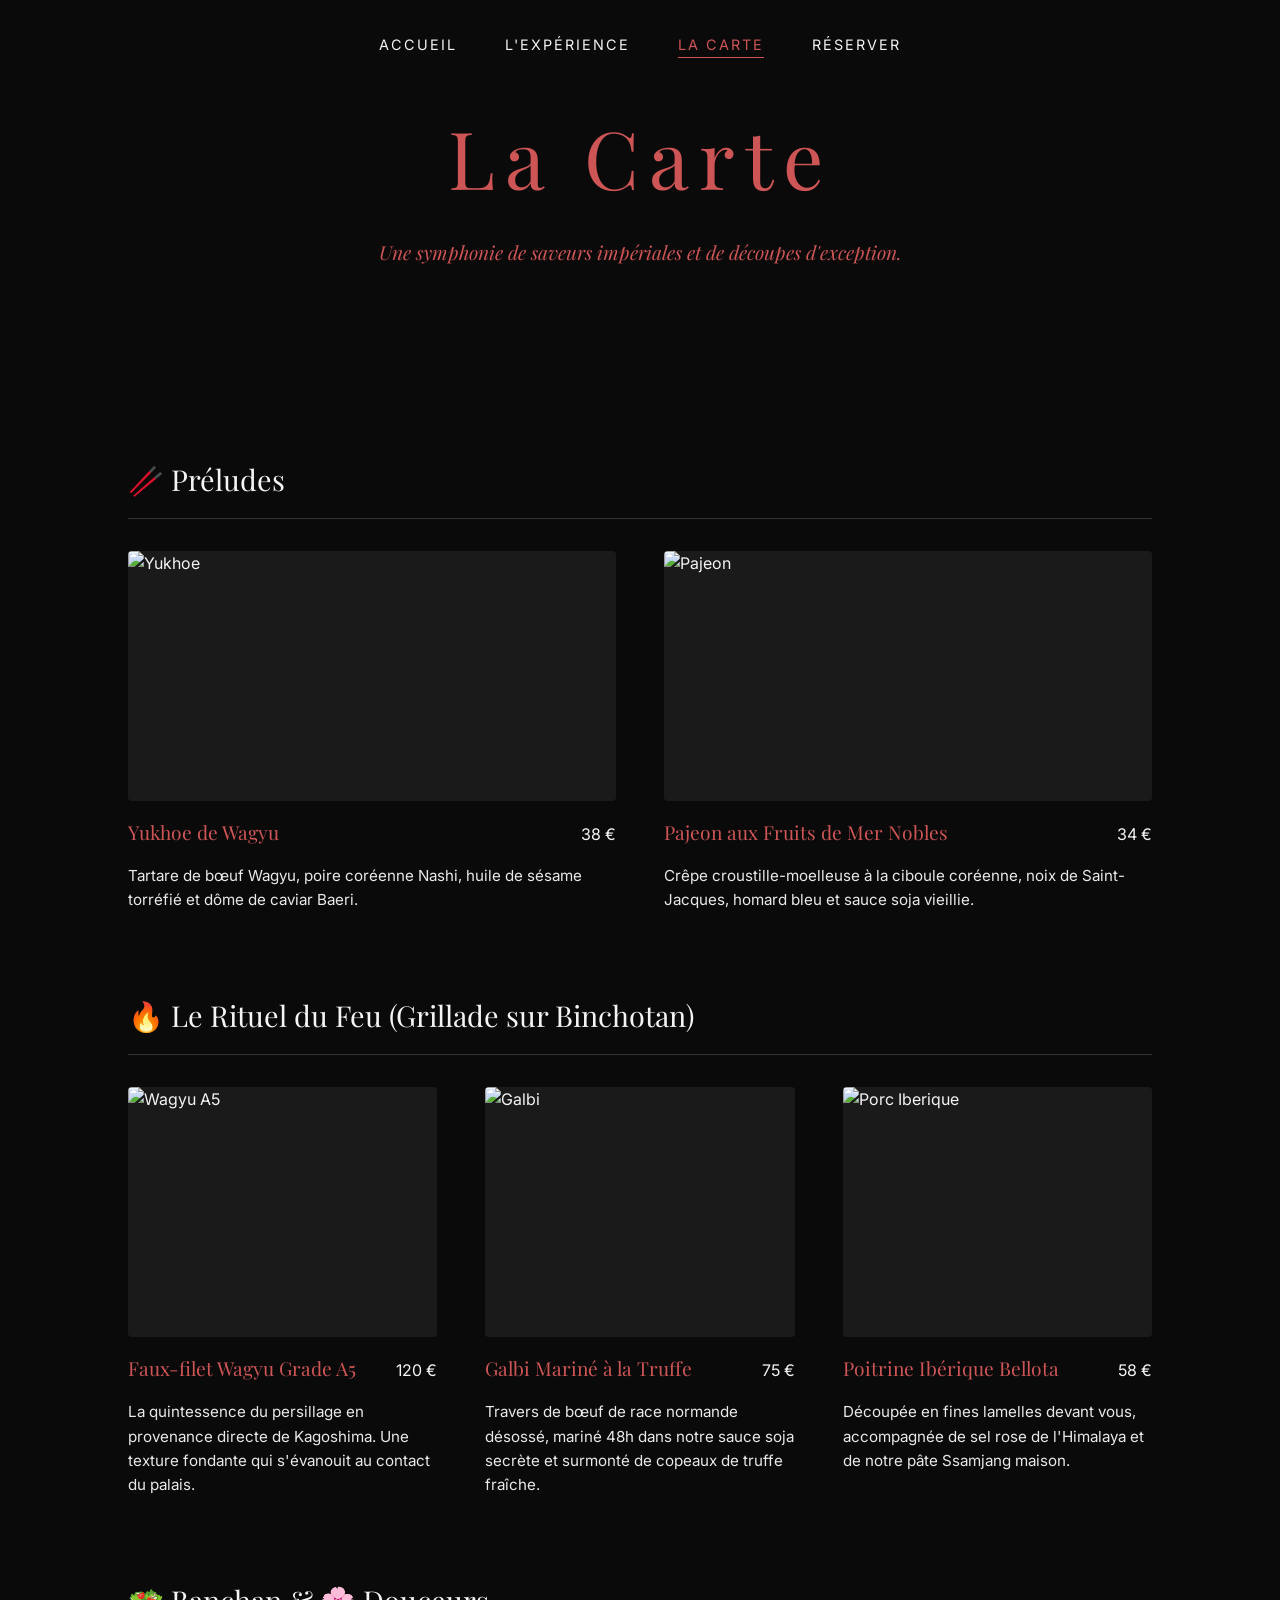
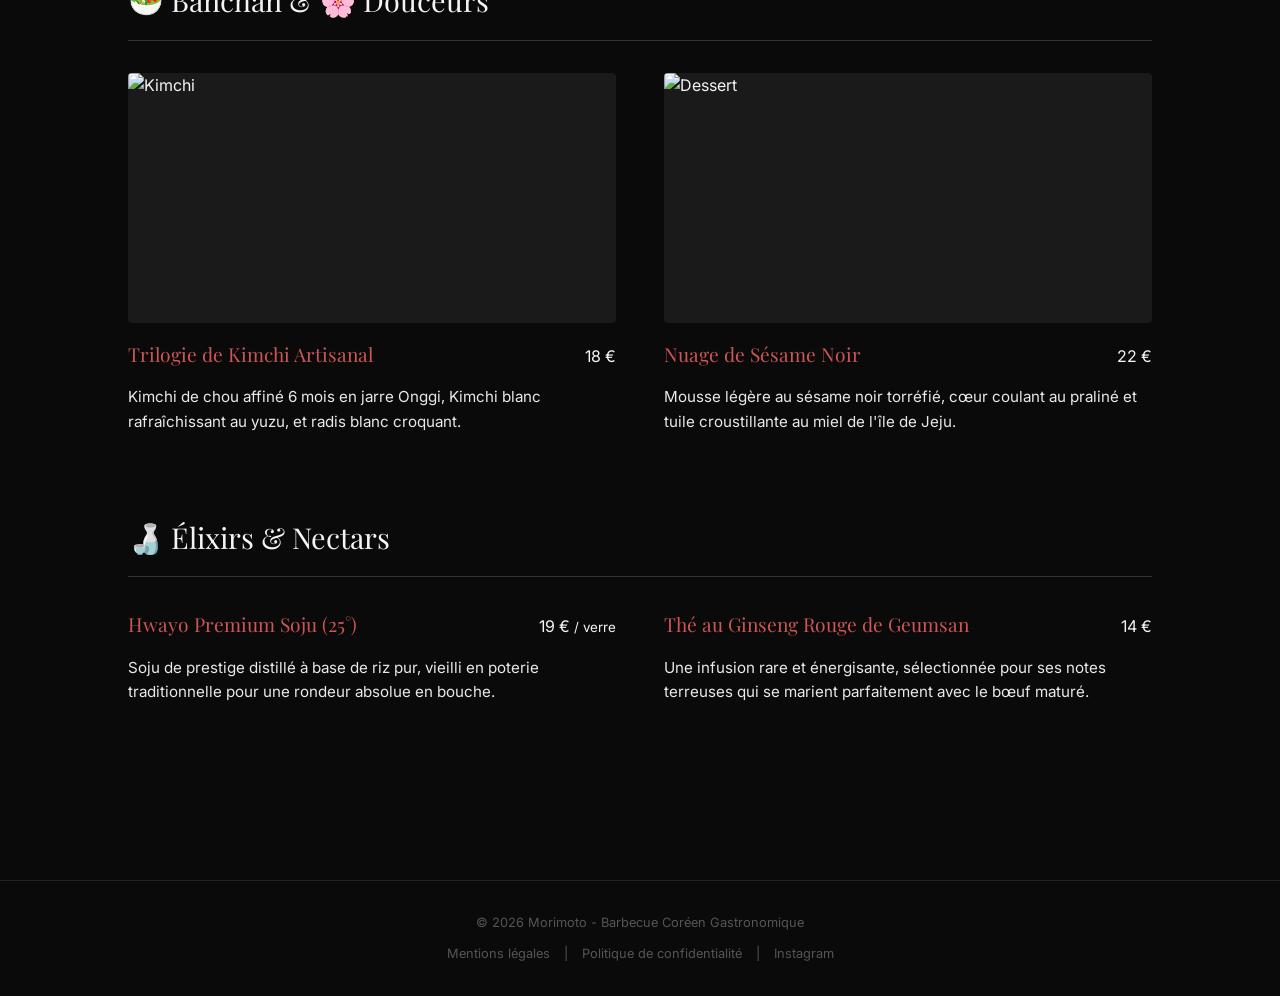
==== carte.html @ 8834aed1 "galbi" ====
<!DOCTYPE html>
<html lang="fr">
<head>
    <meta charset="UTF-8">
    <meta name="viewport" content="width=device-width, initial-scale=1.0">
    <title>La Carte | Morimoto</title>
    <link rel="preconnect" href="https://fonts.googleapis.com">
    <link rel="preconnect" href="https://fonts.gstatic.com" crossorigin>
    <link href="https://fonts.googleapis.com/css2?family=Inter:wght@300;400&family=Playfair+Display:ital,wght@0,400;0,600;1,400&display=swap" rel="stylesheet">
    <link rel="stylesheet" href="style.css">
</head>
<body>

    <header>
        <nav>
            <ul>
                <li><a href="index.html">Accueil</a></li>
                <li><a href="experience.html">L'Expérience</a></li>
                <li><a href="carte.html" class="active">La Carte</a></li>
                <li><a href="reservation.html">Réserver</a></li>
            </ul>
        </nav>
    </header>

    <!-- BANNIÈRE DE LA CARTE -->
    <section id="hero" style="height: 40vh; background: linear-gradient(rgba(10, 10, 10, 0.8), rgba(10, 10, 10, 0.9)), url('https://images.unsplash.com/photo-1615937657715-bc7b4b7962c1?auto=format&fit=crop&w=1920&q=80') center/cover;">
        <h1>La Carte</h1>
        <p style="font-family: var(--font-title); color: var(--accent-gold); font-style: italic; font-size: 1.2rem;">Une symphonie de saveurs impériales et de découpes d'exception.</p>
    </section>

    <!-- LE MENU INTERACTIF -->
    <section id="menu">
        
        <!-- CATÉGORIE 1 : PRÉLUDES -->
        <div class="menu-category">
            <h3>🥢 Préludes</h3>
            <div class="menu-grid">
                <div class="menu-item">
                    <img src="https://images.unsplash.com/photo-1582169505937-b9992bd01ed9?auto=format&fit=crop&w=600&q=80" alt="Yukhoe" class="menu-img">
                    <div class="menu-item-header">
                        <h4>Yukhoe de Wagyu</h4>
                        <span class="menu-price">38 €</span>
                    </div>
                    <p>Tartare de bœuf Wagyu, poire coréenne Nashi, huile de sésame torréfié et dôme de caviar Baeri.</p>
                </div>
                <div class="menu-item">
                    <img src="https://images.unsplash.com/photo-1626844131082-256783844137?auto=format&fit=crop&w=600&q=80" alt="Pajeon" class="menu-img">
                    <div class="menu-item-header">
                        <h4>Pajeon aux Fruits de Mer Nobles</h4>
                        <span class="menu-price">34 €</span>
                    </div>
                    <p>Crêpe croustille-moelleuse à la ciboule coréenne, noix de Saint-Jacques, homard bleu et sauce soja vieillie.</p>
                </div>
            </div>
        </div>

        <!-- CATÉGORIE 2 : LE RITUEL DU FEU -->
        <div class="menu-category">
            <h3>🔥 Le Rituel du Feu (Grillade sur Binchotan)</h3>
            <div class="menu-grid">
                <div class="menu-item">
                    <img src="https://images.unsplash.com/photo-1615937657715-bc7b4b7962c1?auto=format&fit=crop&w=600&q=80" alt="Wagyu A5" class="menu-img">
                    <div class="menu-item-header">
                        <h4>Faux-filet Wagyu Grade A5</h4>
                        <span class="menu-price">120 €</span>
                    </div>
                    <p>La quintessence du persillage en provenance directe de Kagoshima. Une texture fondante qui s'évanouit au contact du palais.</p>
                </div>
                <div class="menu-item">
                    <img src="galbi.png" alt="Galbi" class="menu-img">
                    <div class="menu-item-header">
                        <h4>Galbi Mariné à la Truffe</h4>
                        <span class="menu-price">75 €</span>
                    </div>
                    <p>Travers de bœuf de race normande désossé, mariné 48h dans notre sauce soja secrète et surmonté de copeaux de truffe fraîche.</p>
                </div>
                <div class="menu-item">
                    <img src="https://images.unsplash.com/photo-1628268909376-e8c4dfbbd8dc?auto=format&fit=crop&w=600&q=80" alt="Porc Iberique" class="menu-img">
                    <div class="menu-item-header">
                        <h4>Poitrine Ibérique Bellota</h4>
                        <span class="menu-price">58 €</span>
                    </div>
                    <p>Découpée en fines lamelles devant vous, accompagnée de sel rose de l'Himalaya et de notre pâte Ssamjang maison.</p>
                </div>
            </div>
        </div>

        <!-- CATÉGORIE 3 : ACCOMPAGNEMENTS & DESSERTS -->
        <div class="menu-category">
            <h3>🥗 Banchan & 🌸 Douceurs</h3>
            <div class="menu-grid">
                <div class="menu-item">
                    <img src="https://images.unsplash.com/photo-1583224964978-225ddb3eaec7?auto=format&fit=crop&w=600&q=80" alt="Kimchi" class="menu-img">
                    <div class="menu-item-header">
                        <h4>Trilogie de Kimchi Artisanal</h4>
                        <span class="menu-price">18 €</span>
                    </div>
                    <p>Kimchi de chou affiné 6 mois en jarre Onggi, Kimchi blanc rafraîchissant au yuzu, et radis blanc croquant.</p>
                </div>
                <div class="menu-item">
                    <img src="https://images.unsplash.com/photo-1551024601-bec78aea704b?auto=format&fit=crop&w=600&q=80" alt="Dessert" class="menu-img">
                    <div class="menu-item-header">
                        <h4>Nuage de Sésame Noir</h4>
                        <span class="menu-price">22 €</span>
                    </div>
                    <p>Mousse légère au sésame noir torréfié, cœur coulant au praliné et tuile croustillante au miel de l'île de Jeju.</p>
                </div>
            </div>
        </div>

        <!-- NOUPHÉ COULISSE : BOISSONS ET ÉLIXIRS -->
        <div class="menu-category">
            <h3>🍶 Élixirs & Nectars</h3>
            <div class="menu-grid">
                <div class="menu-item">
                    <div class="menu-item-header">
                        <h4>Hwayo Premium Soju (25°)</h4>
                        <span class="menu-price">19 € <small>/ verre</small></span>
                    </div>
                    <p>Soju de prestige distillé à base de riz pur, vieilli en poterie traditionnelle pour une rondeur absolue en bouche.</p>
                </div>
                <div class="menu-item">
                    <div class="menu-item-header">
                        <h4>Thé au Ginseng Rouge de Geumsan</h4>
                        <span class="menu-price">14 €</span>
                    </div>
                    <p>Une infusion rare et énergisante, sélectionnée pour ses notes terreuses qui se marient parfaitement avec le bœuf maturé.</p>
                </div>
            </div>
        </div>

    </section>

    <footer>
        <p>© 2026 Morimoto - Barbecue Coréen Gastronomique</p>
        <div style="margin-top: 10px;">
            <a href="#">Mentions légales</a> | 
            <a href="#">Politique de confidentialité</a> | 
            <a href="#">Instagram</a>
        </div>
    </footer>

</body>
</html>
---- style.css ----
/* Variables de couleurs et polices */
:root {
    --bg-color: #0a0a0a;
    --text-main: #f4f4f4;
    --text-muted: #e9e9e9;
    --accent-gold: #CE5555; /* Couleur laiton/or */
    --font-title: 'Playfair Display', serif;
    --font-text: 'Inter', sans-serif;
}

/* Reset de base */
* {
    margin: 0;
    padding: 0;
    box-sizing: border-box;
}

body {
    background-color: var(--bg-color);
    color: var(--text-main);
    font-family: var(--font-text);
    line-height: 1.6;
    -webkit-font-smoothing: antialiased;
}

/* Typographie */
h1, h2, h3, h4 {
    font-family: var(--font-title);
    font-weight: 400;
}

/* Navigation */
header {
    position: absolute;
    top: 0;
    width: 100%;
    padding: 2rem 5%;
    display: flex;
    justify-content: center;
    z-index: 10;
}

nav ul {
    list-style: none;
    display: flex;
    gap: 3rem;
}

nav a {
    color: var(--text-main);
    text-decoration: none;
    font-size: 0.9rem;
    letter-spacing: 2px;
    text-transform: uppercase;
    transition: color 0.3s ease;
}

nav a:hover {
    color: var(--accent-gold);
}

/* Section Hero (Accueil) */
#hero {
    height: 100vh;
    display: flex;
    flex-direction: column;
    justify-content: center;
    align-items: center;
    text-align: center;
    background: linear-gradient(rgba(10, 10, 10, 0.7), rgba(10, 10, 10, 0.8)), url('https://images.unsplash.com/photo-1558030006-450675393462?auto=format&fit=crop&w=1920&q=80') center/cover;
    padding: 0 20px;
}

#hero h1 {
    font-size: 5rem;
    letter-spacing: 10px;
    margin-bottom: 1rem;
    color: var(--accent-gold);
}

#hero p {
    font-size: 1.2rem;
    max-width: 600px;
    color: var(--text-muted);
    font-style: italic;
    font-family: var(--font-title);
}

/* Section Commune */
section {
    padding: 6rem 10%;
}

.section-title {
    text-align: center;
    font-size: 2.5rem;
    margin-bottom: 4rem;
    color: var(--accent-gold);
}

/* Expérience */
#experience {
    display: flex;
    align-items: center;
    gap: 4rem;
}

.experience-text {
    flex: 1;
}

.experience-text p {
    font-size: 1.1rem;
    color: var(--text-muted);
    margin-bottom: 1.5rem;
}

.experience-img {
    flex: 1;
    height: 500px;
    background: url('https://images.unsplash.com/photo-1588168333986-5b6c802421bb?auto=format&fit=crop&w=800&q=80') center/cover;
    border-radius: 4px;
}

/* La Carte */
.menu-category {
    margin-bottom: 5rem;
}

.menu-category h3 {
    font-size: 1.8rem;
    border-bottom: 1px solid #333;
    padding-bottom: 1rem;
    margin-bottom: 2rem;
    color: var(--text-main);
}

.menu-grid {
    display: grid;
    grid-template-columns: repeat(auto-fit, minmax(300px, 1fr));
    gap: 3rem;
}

.menu-item {
    display: flex;
    flex-direction: column;
    gap: 1rem;
}

.menu-img {
    width: 100%;
    height: 250px;
    background-color: #1a1a1a;
    border-radius: 4px;
    object-fit: cover;
}

.menu-item-header {
    display: flex;
    justify-content: space-between;
    align-items: baseline;
}

.menu-item h4 {
    font-size: 1.2rem;
    color: var(--accent-gold);
}

.menu-item p {
    font-size: 0.95rem;
    color: var(--text-muted);
}

/* Réservation */
#reservation {
    text-align: center;
    background-color: #111;
    padding: 8rem 10%;
}

#reservation p {
    max-width: 600px;
    margin: 0 auto 3rem auto;
    color: var(--text-muted);
}

.btn-reserve {
    display: inline-block;
    padding: 1rem 3rem;
    border: 1px solid var(--accent-gold);
    color: var(--accent-gold);
    text-decoration: none;
    text-transform: uppercase;
    letter-spacing: 2px;
    font-size: 0.9rem;
    transition: all 0.3s ease;
}

.btn-reserve:hover {
    background-color: var(--accent-gold);
    color: var(--bg-color);
}

.info-pratique {
    margin-top: 4rem;
    display: flex;
    justify-content: center;
    gap: 4rem;
    color: var(--text-muted);
    font-size: 0.9rem;
}

/* Footer */
footer {
    text-align: center;
    padding: 2rem;
    border-top: 1px solid #222;
    color: #555;
    font-size: 0.8rem;
}

footer a {
    color: #555;
    text-decoration: none;
    margin: 0 10px;
}

footer a:hover {
    color: var(--text-main);
}

/* Responsive */
@media (max-width: 768px) {
    #experience {
        flex-direction: column;
    }
    #hero h1 { font-size: 3.5rem; }
    nav ul { gap: 1.5rem; flex-wrap: wrap; justify-content: center; }
    .info-pratique { flex-direction: column; gap: 1rem; }
}

.logo {
    max-width: 500px;
    height: auto;
    display: block;
    margin: 0 auto;
}
/* Style pour l'onglet de la page actuelle */
nav a.active {
    color: var(--accent-gold);
    border-bottom: 1px solid var(--accent-gold);
    padding-bottom: 4px;
}
/* Style du Formulaire de Réservation */
.reservation-subtitle {
    max-width: 600px;
    margin: 0 auto 4rem auto;
    color: var(--text-muted);
    text-align: center;
}

.reservation-form {
    max-width: 500px;
    margin: 0 auto;
    background-color: #121212;
    padding: 2.5rem;
    border: 1px solid #222;
    border-radius: 4px;
    text-align: left;
}

.form-group {
    margin-bottom: 1.5rem;
    display: flex;
    flex-direction: column;
    gap: 0.5rem;
}

.form-row {
    display: flex;
    gap: 1.5rem;
}

.form-row .form-group {
    flex: 1;
}

.reservation-form label {
    font-size: 0.8rem;
    text-transform: uppercase;
    letter-spacing: 1px;
    color: var(--accent-gold);
}

.reservation-form input,
.reservation-form select,
.reservation-form textarea {
    background-color: #1a1a1a;
    border: 1px solid #333;
    color: var(--text-main);
    padding: 0.8rem;
    font-family: var(--font-text);
    font-size: 0.95rem;
    border-radius: 2px;
    transition: border-color 0.3s ease;
}

.reservation-form input:focus,
.reservation-form select:focus,
.reservation-form textarea:focus {
    outline: none;
    border-color: var(--accent-gold);
}

/* Boîte de message de confirmation */
.success-box {
    max-width: 500px;
    margin: 2rem auto;
    background-color: #161a14;
    border: 1px solid #2e4024;
    padding: 2rem;
    border-radius: 4px;
    text-align: center;
}

.success-box h3 {
    color: var(--accent-gold);
    margin-bottom: 0.5rem;
    font-size: 1.5rem;
}

.success-box p {
    color: var(--text-main);
    font-size: 0.95rem;
}
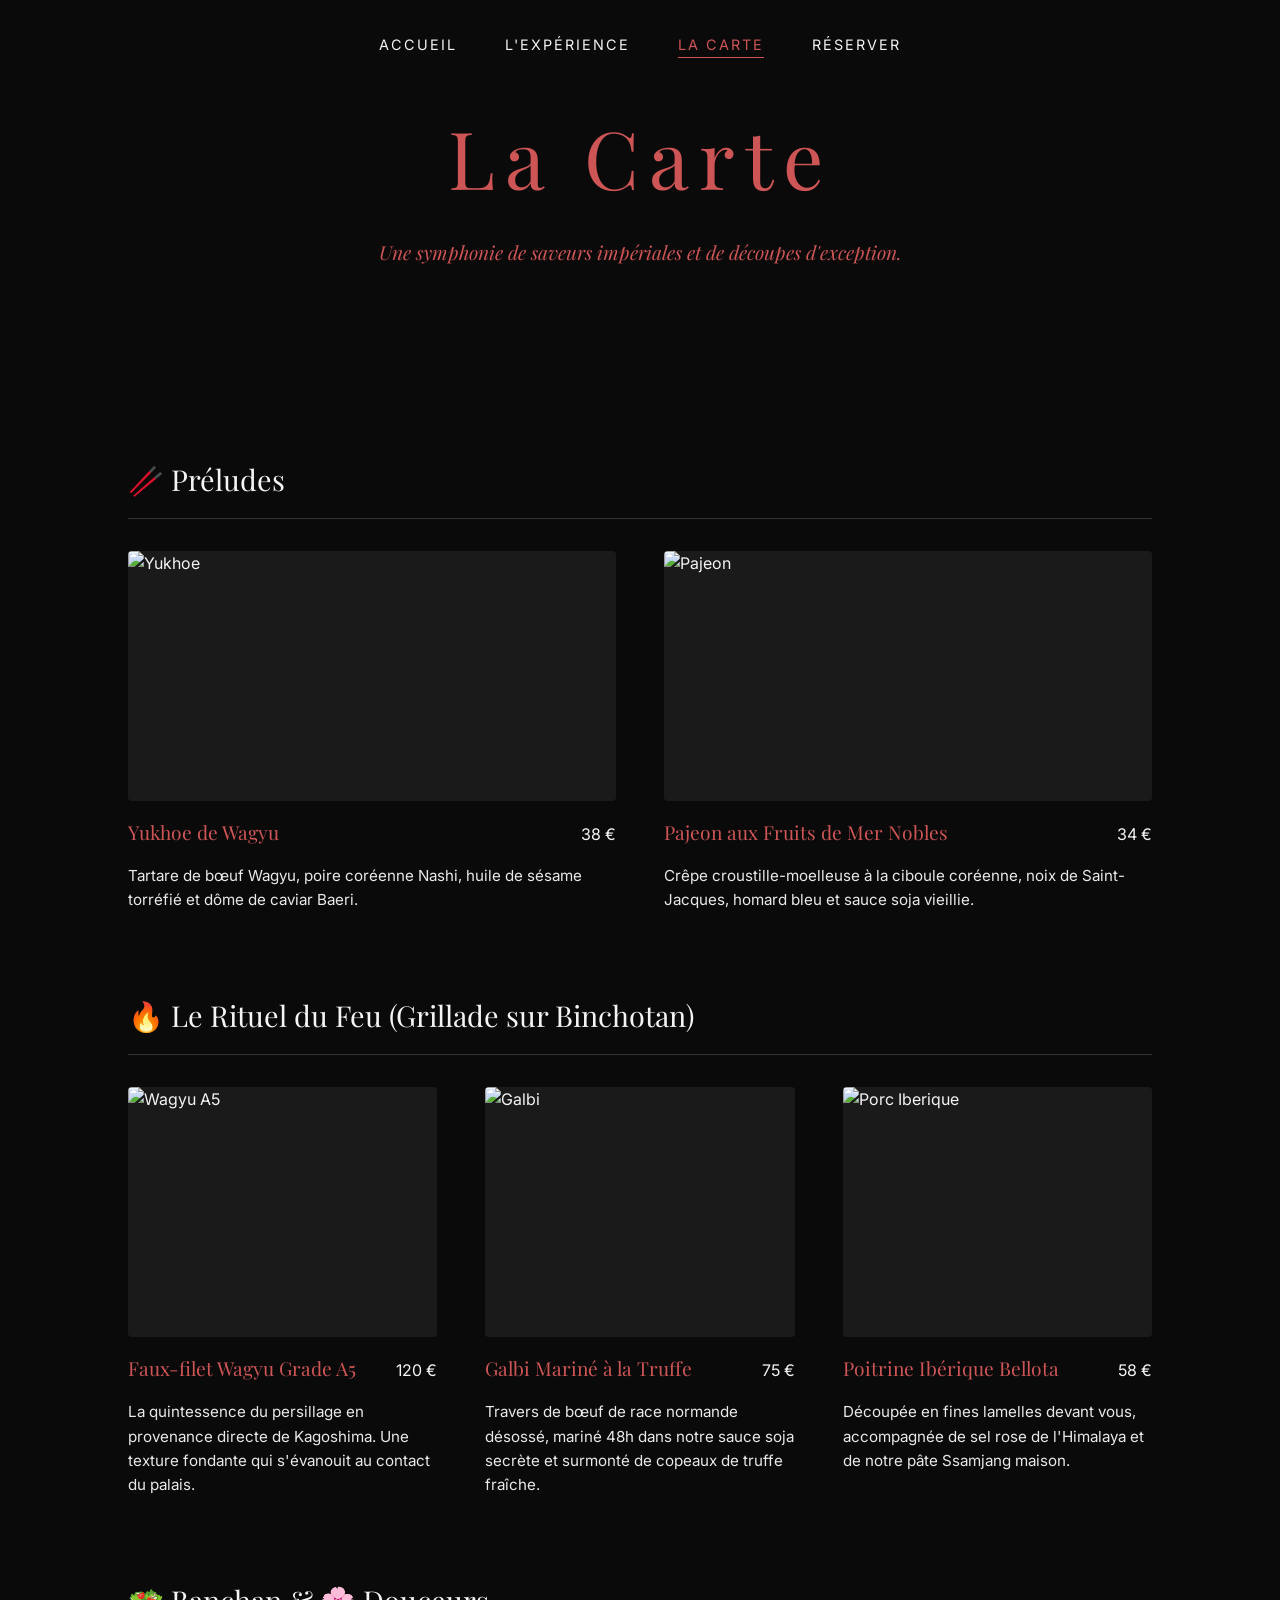
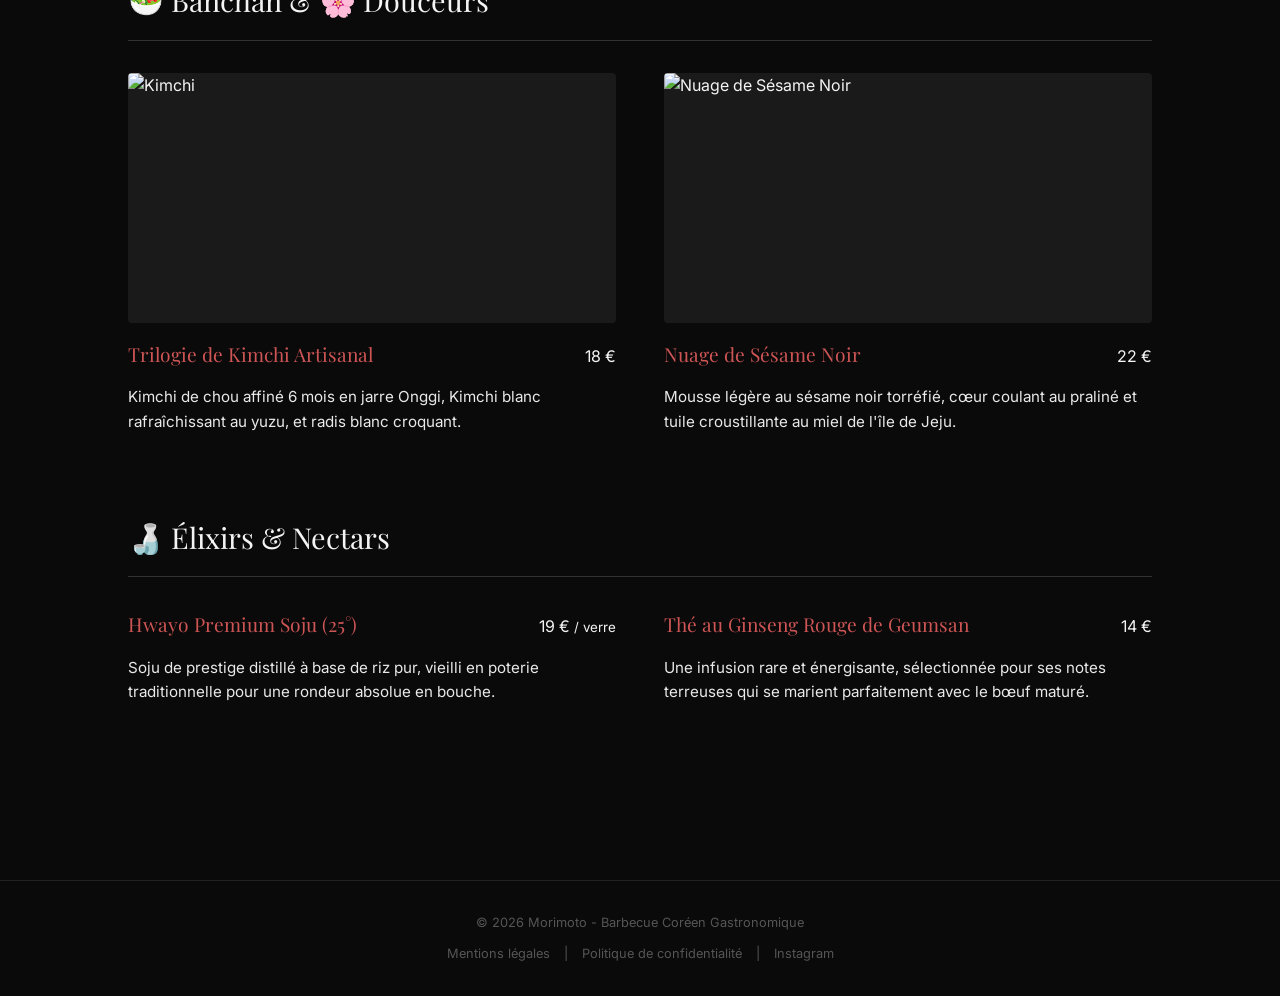
==== commit 82c8f2fd: "sesame" ====
--- a/carte.html
+++ b/carte.html
@@ -75,7 +75,7 @@
                     <p>Travers de bœuf de race normande désossé, mariné 48h dans notre sauce soja secrète et surmonté de copeaux de truffe fraîche.</p>
                 </div>
                 <div class="menu-item">
-                    <img src="https://images.unsplash.com/photo-1628268909376-e8c4dfbbd8dc?auto=format&fit=crop&w=600&q=80" alt="Porc Iberique" class="menu-img">
+                    <img src="poitrine.png" alt="Porc Iberique" class="menu-img">
                     <div class="menu-item-header">
                         <h4>Poitrine Ibérique Bellota</h4>
                         <span class="menu-price">58 €</span>
@@ -90,7 +90,7 @@
             <h3>🥗 Banchan & 🌸 Douceurs</h3>
             <div class="menu-grid">
                 <div class="menu-item">
-                    <img src="https://images.unsplash.com/photo-1583224964978-225ddb3eaec7?auto=format&fit=crop&w=600&q=80" alt="Kimchi" class="menu-img">
+                    <img src="kimchi.png" alt="Kimchi" class="menu-img">
                     <div class="menu-item-header">
                         <h4>Trilogie de Kimchi Artisanal</h4>
                         <span class="menu-price">18 €</span>
@@ -98,7 +98,7 @@
                     <p>Kimchi de chou affiné 6 mois en jarre Onggi, Kimchi blanc rafraîchissant au yuzu, et radis blanc croquant.</p>
                 </div>
                 <div class="menu-item">
-                    <img src="https://images.unsplash.com/photo-1551024601-bec78aea704b?auto=format&fit=crop&w=600&q=80" alt="Dessert" class="menu-img">
+                    <img src="sesame.png" alt="Nuage de Sésame Noir" class="menu-img">
                     <div class="menu-item-header">
                         <h4>Nuage de Sésame Noir</h4>
                         <span class="menu-price">22 €</span>
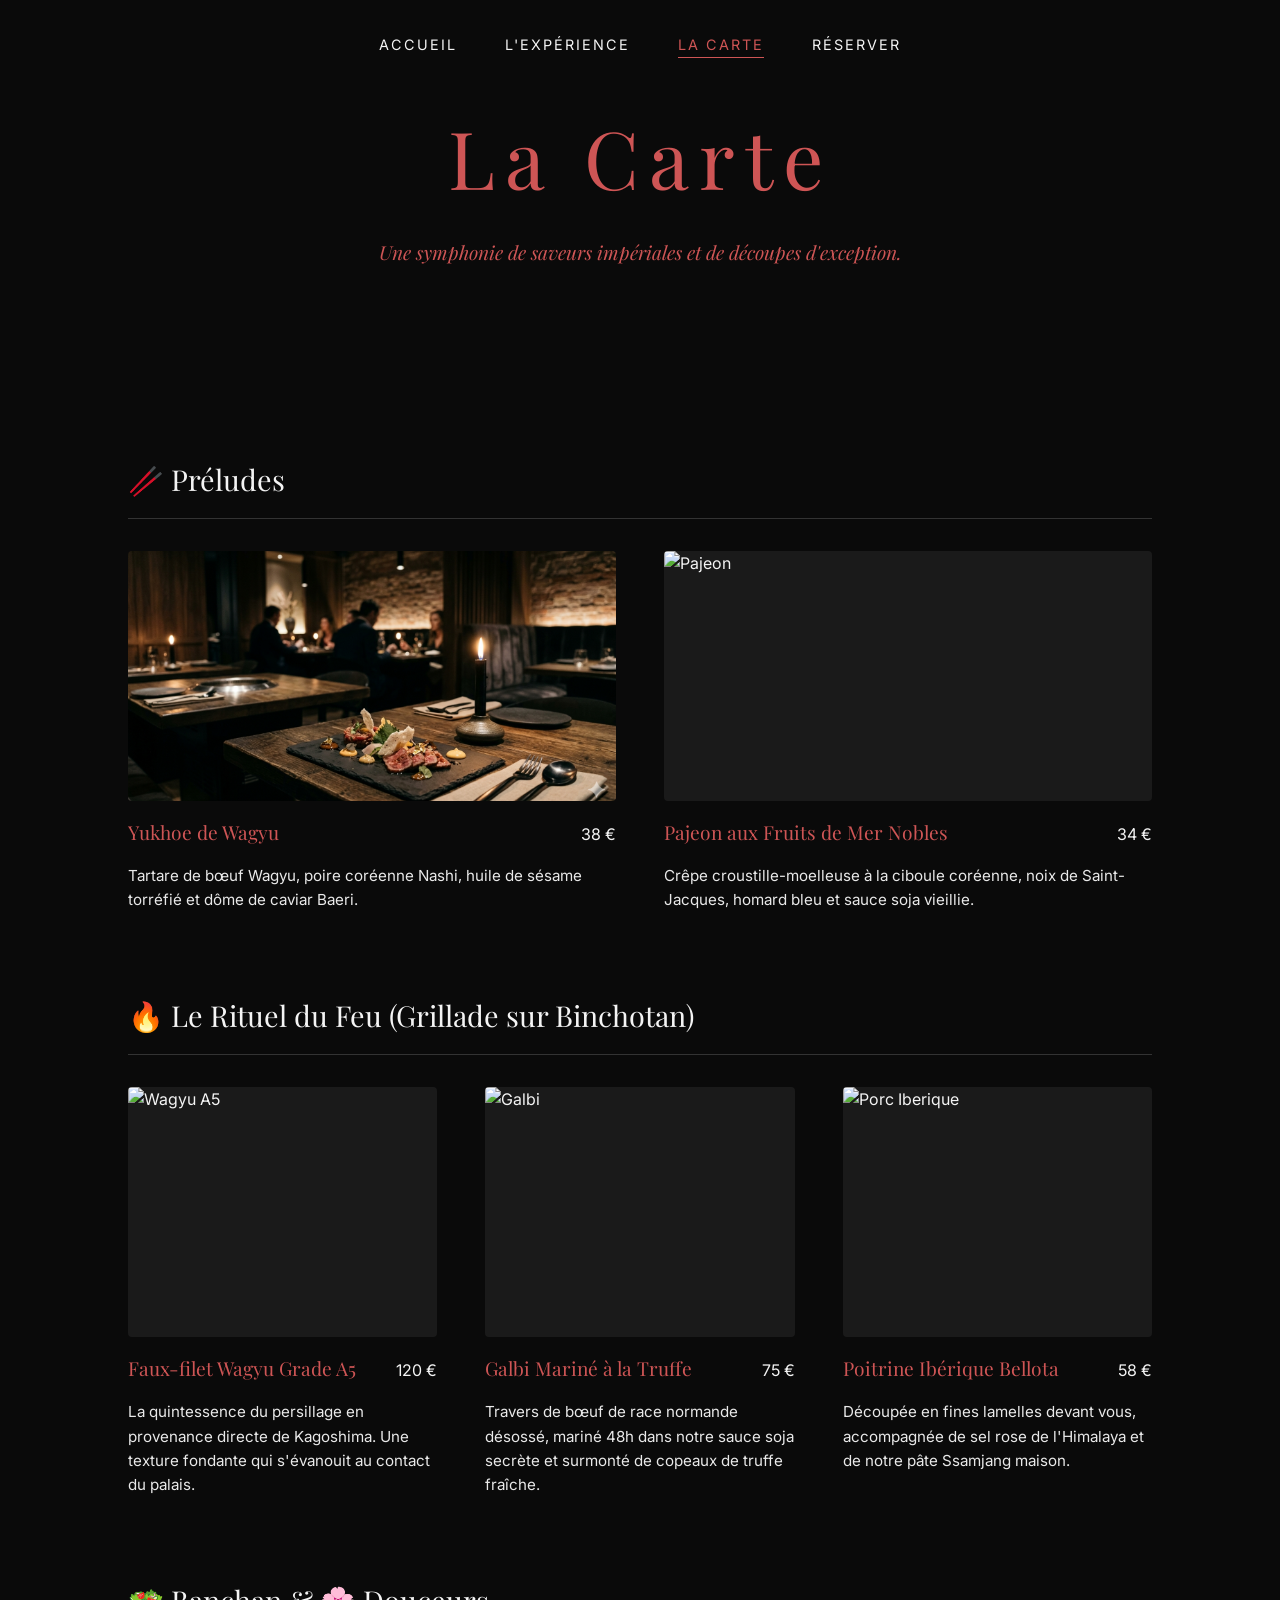
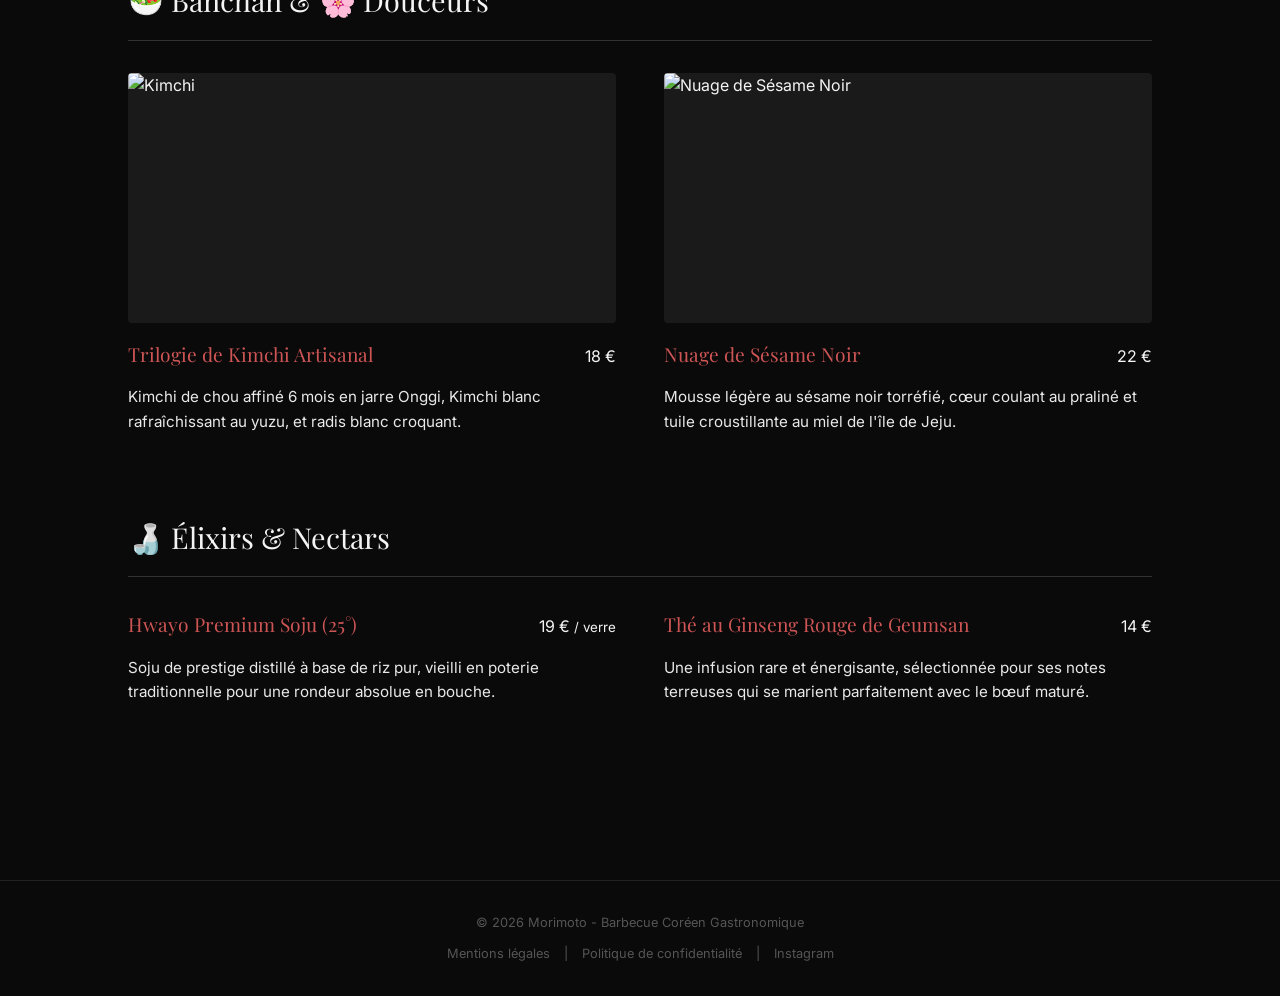
==== commit afba23cb: "tartare" ====
--- a/carte.html
+++ b/carte.html
@@ -36,7 +36,7 @@
             <h3>🥢 Préludes</h3>
             <div class="menu-grid">
                 <div class="menu-item">
-                    <img src="https://images.unsplash.com/photo-1582169505937-b9992bd01ed9?auto=format&fit=crop&w=600&q=80" alt="Yukhoe" class="menu-img">
+                    <img src="tartare.png" alt="Yukhoe" class="menu-img">
                     <div class="menu-item-header">
                         <h4>Yukhoe de Wagyu</h4>
                         <span class="menu-price">38 €</span>
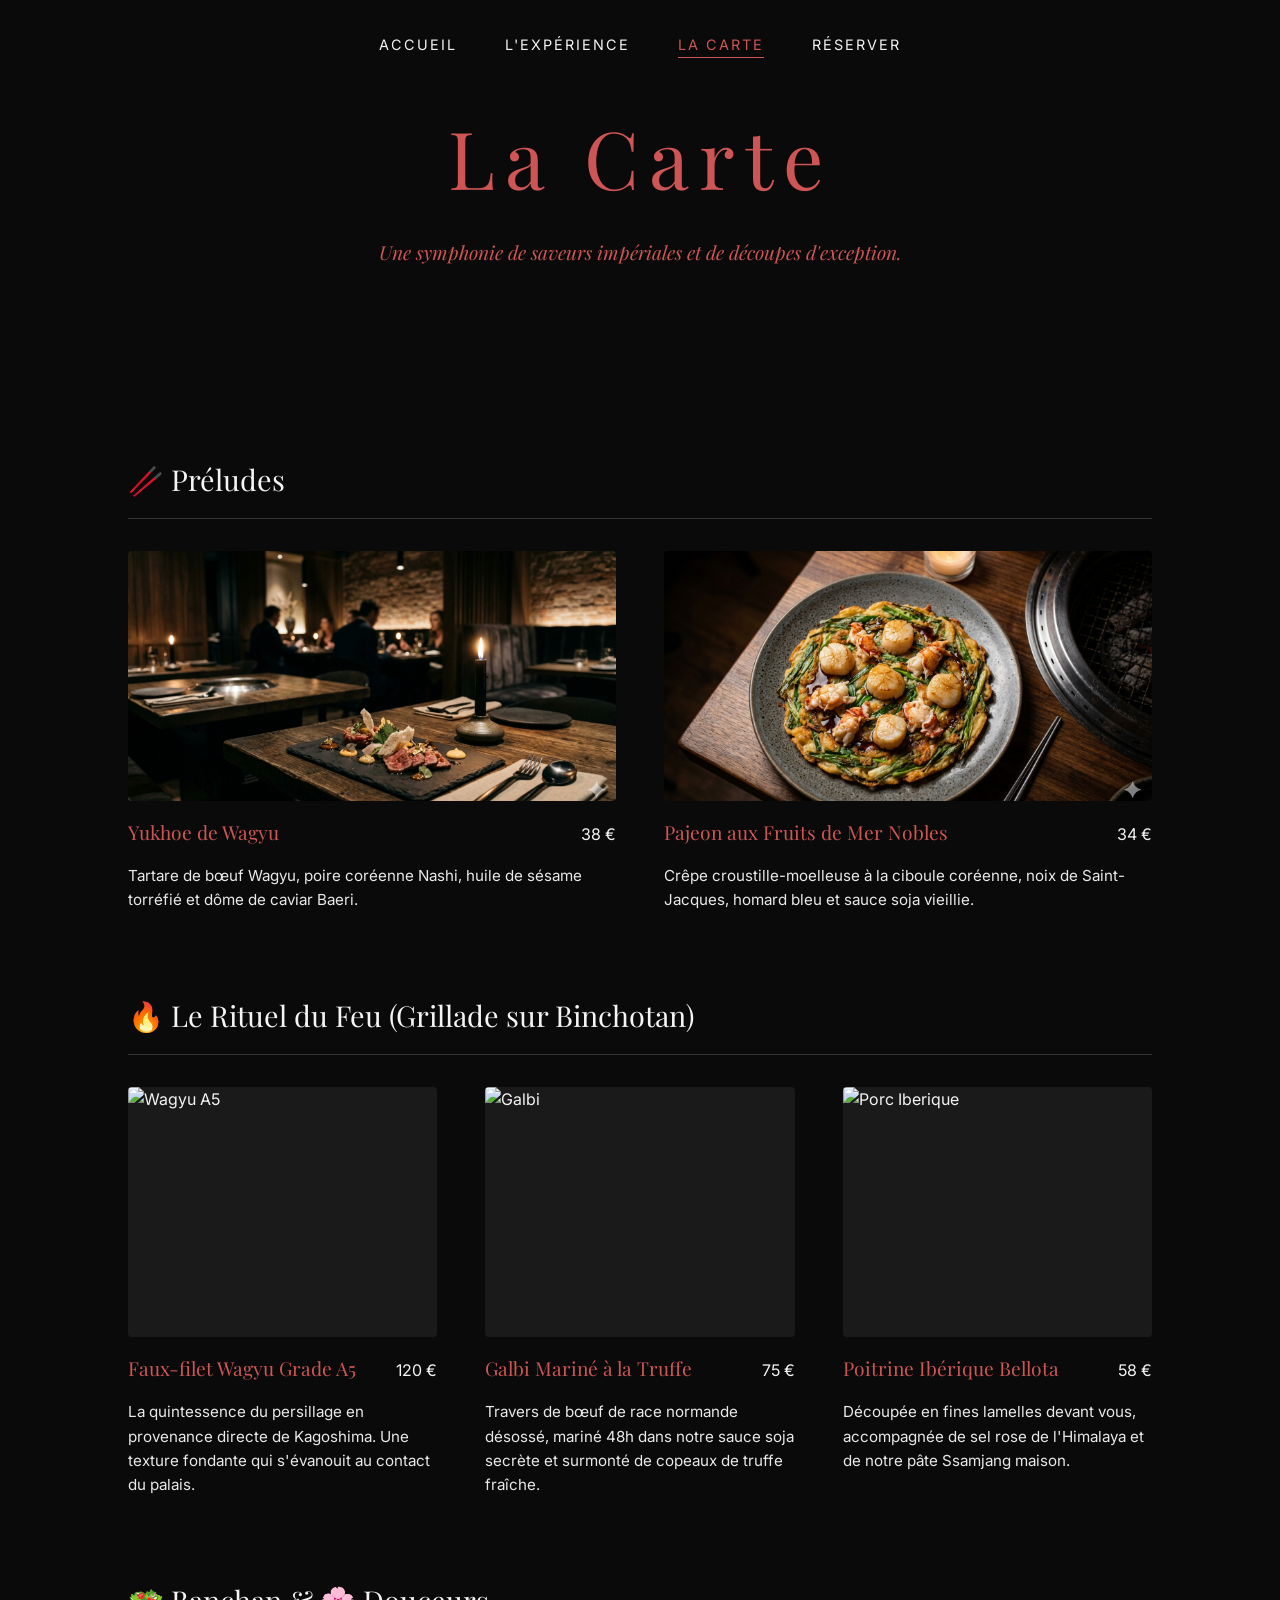
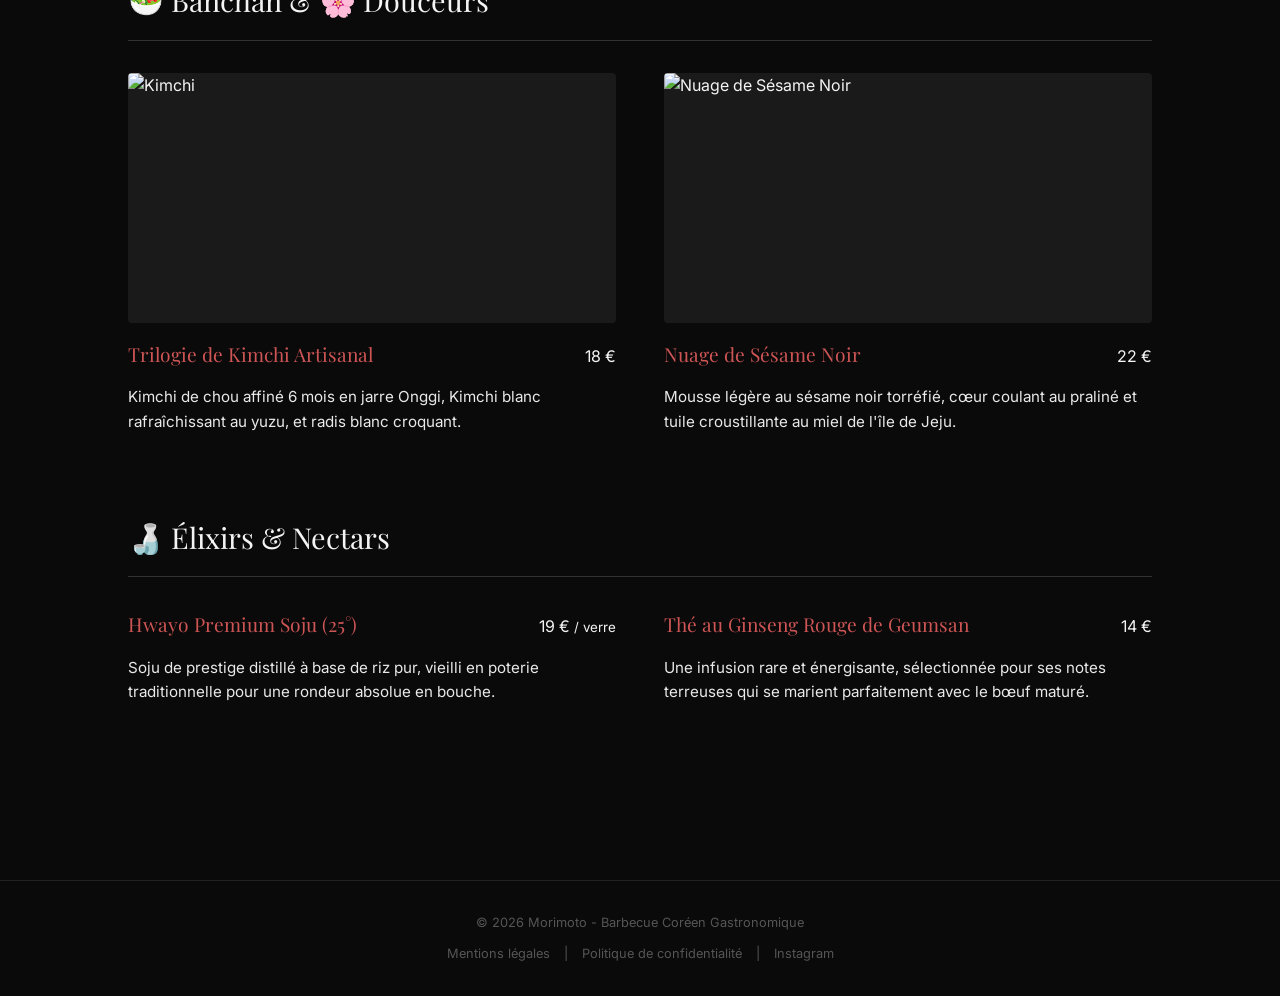
==== commit cd6cf935: "pajeon" ====
--- a/carte.html
+++ b/carte.html
@@ -44,7 +44,7 @@
                     <p>Tartare de bœuf Wagyu, poire coréenne Nashi, huile de sésame torréfié et dôme de caviar Baeri.</p>
                 </div>
                 <div class="menu-item">
-                    <img src="https://images.unsplash.com/photo-1626844131082-256783844137?auto=format&fit=crop&w=600&q=80" alt="Pajeon" class="menu-img">
+                    <img src="pajeon.png" alt="Pajeon" class="menu-img">
                     <div class="menu-item-header">
                         <h4>Pajeon aux Fruits de Mer Nobles</h4>
                         <span class="menu-price">34 €</span>
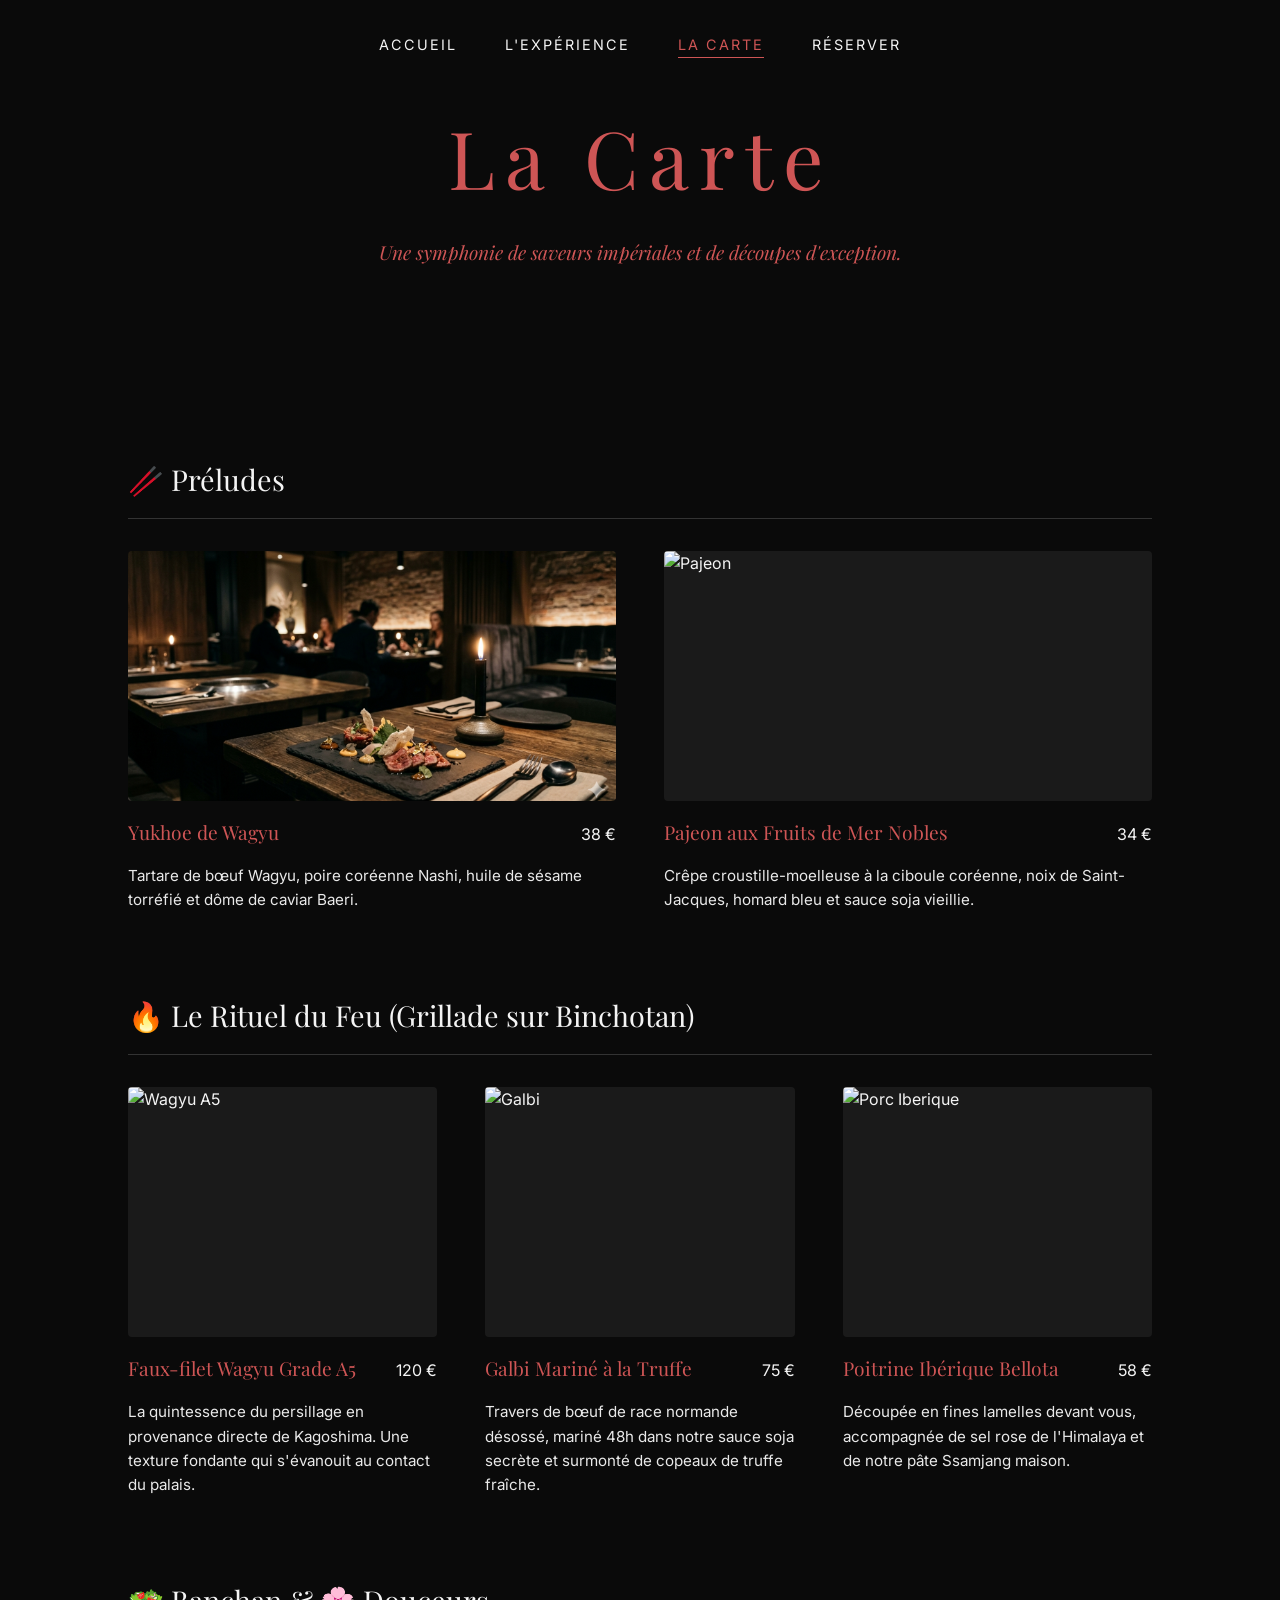
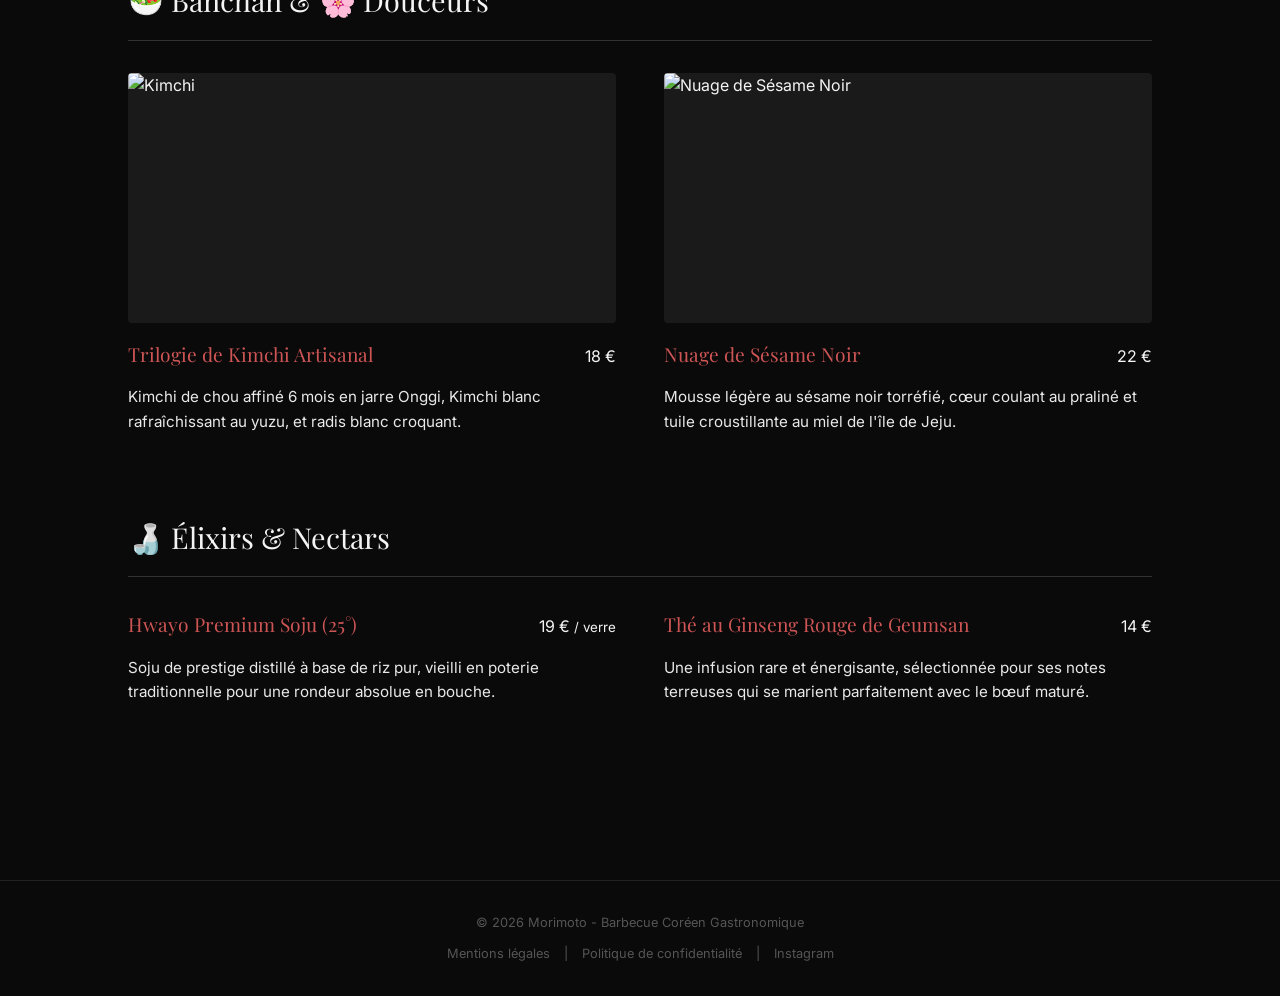
==== commit e8e8c708: "correctif image" ====
--- a/carte.html
+++ b/carte.html
@@ -8,6 +8,7 @@
     <link rel="preconnect" href="https://fonts.gstatic.com" crossorigin>
     <link href="https://fonts.googleapis.com/css2?family=Inter:wght@300;400&family=Playfair+Display:ital,wght@0,400;0,600;1,400&display=swap" rel="stylesheet">
     <link rel="stylesheet" href="style.css">
+    <link rel="icon" href="favicon.png" type="image/x-icon">
 </head>
 <body>
 
@@ -44,7 +45,7 @@
                     <p>Tartare de bœuf Wagyu, poire coréenne Nashi, huile de sésame torréfié et dôme de caviar Baeri.</p>
                 </div>
                 <div class="menu-item">
-                    <img src="pajeon.png" alt="Pajeon" class="menu-img">
+                    <img src="https://images.unsplash.com/photo-1626844131082-256783844137?auto=format&fit=crop&w=600&q=80" alt="Pajeon" class="menu-img">
                     <div class="menu-item-header">
                         <h4>Pajeon aux Fruits de Mer Nobles</h4>
                         <span class="menu-price">34 €</span>
--- a/style.css
+++ b/style.css
@@ -3,9 +3,9 @@
     --bg-color: #0a0a0a;
     --text-main: #f4f4f4;
     --text-muted: #e9e9e9;
-    --accent-gold: #CE5555; /* Couleur laiton/or */
-    --font-title: 'Playfair Display', serif;
-    --font-text: 'Inter', sans-serif;
+    --accent-gold: #ce5555; /* Couleur laiton/or */
+    --font-title: "Playfair Display", serif;
+    --font-text: "Inter", sans-serif;
 }
 
 /* Reset de base */
@@ -24,7 +24,10 @@
 }
 
 /* Typographie */
-h1, h2, h3, h4 {
+h1,
+h2,
+h3,
+h4 {
     font-family: var(--font-title);
     font-weight: 400;
 }
@@ -67,7 +70,10 @@
     justify-content: center;
     align-items: center;
     text-align: center;
-    background: linear-gradient(rgba(10, 10, 10, 0.7), rgba(10, 10, 10, 0.8)), url('https://images.unsplash.com/photo-1558030006-450675393462?auto=format&fit=crop&w=1920&q=80') center/cover;
+    background:
+        linear-gradient(rgba(10, 10, 10, 0.7), rgba(10, 10, 10, 0.8)),
+        url("https://images.unsplash.com/photo-1558030006-450675393462?auto=format&fit=crop&w=1920&q=80")
+            center/cover;
     padding: 0 20px;
 }
 
@@ -98,6 +104,30 @@
     color: var(--accent-gold);
 }
 
+#menu {
+    position: relative;
+    overflow: hidden;
+    color: var(--text-main);
+    min-height: 420px;
+}
+
+#menu::before {
+    content: "";
+    position: absolute;
+    inset: 0;
+    background: linear-gradient(rgba(10, 10, 10, 0.7), rgba(10, 10, 10, 0.8));
+    z-index: -1;
+}
+
+.menu-bg {
+    position: absolute;
+    inset: 0;
+    background-size: cover;
+    background-position: center;
+    opacity: 1;
+    z-index: -2;
+}
+
 /* Expérience */
 #experience {
     display: flex;
@@ -118,7 +148,8 @@
 .experience-img {
     flex: 1;
     height: 500px;
-    background: url('https://images.unsplash.com/photo-1588168333986-5b6c802421bb?auto=format&fit=crop&w=800&q=80') center/cover;
+    background: url("https://images.unsplash.com/photo-1588168333986-5b6c802421bb?auto=format&fit=crop&w=800&q=80")
+        center/cover;
     border-radius: 4px;
 }
 
@@ -234,9 +265,18 @@
     #experience {
         flex-direction: column;
     }
-    #hero h1 { font-size: 3.5rem; }
-    nav ul { gap: 1.5rem; flex-wrap: wrap; justify-content: center; }
-    .info-pratique { flex-direction: column; gap: 1rem; }
+    #hero h1 {
+        font-size: 3.5rem;
+    }
+    nav ul {
+        gap: 1.5rem;
+        flex-wrap: wrap;
+        justify-content: center;
+    }
+    .info-pratique {
+        flex-direction: column;
+        gap: 1rem;
+    }
 }
 
 .logo {
@@ -332,4 +372,4 @@
 .success-box p {
     color: var(--text-main);
     font-size: 0.95rem;
-}+}
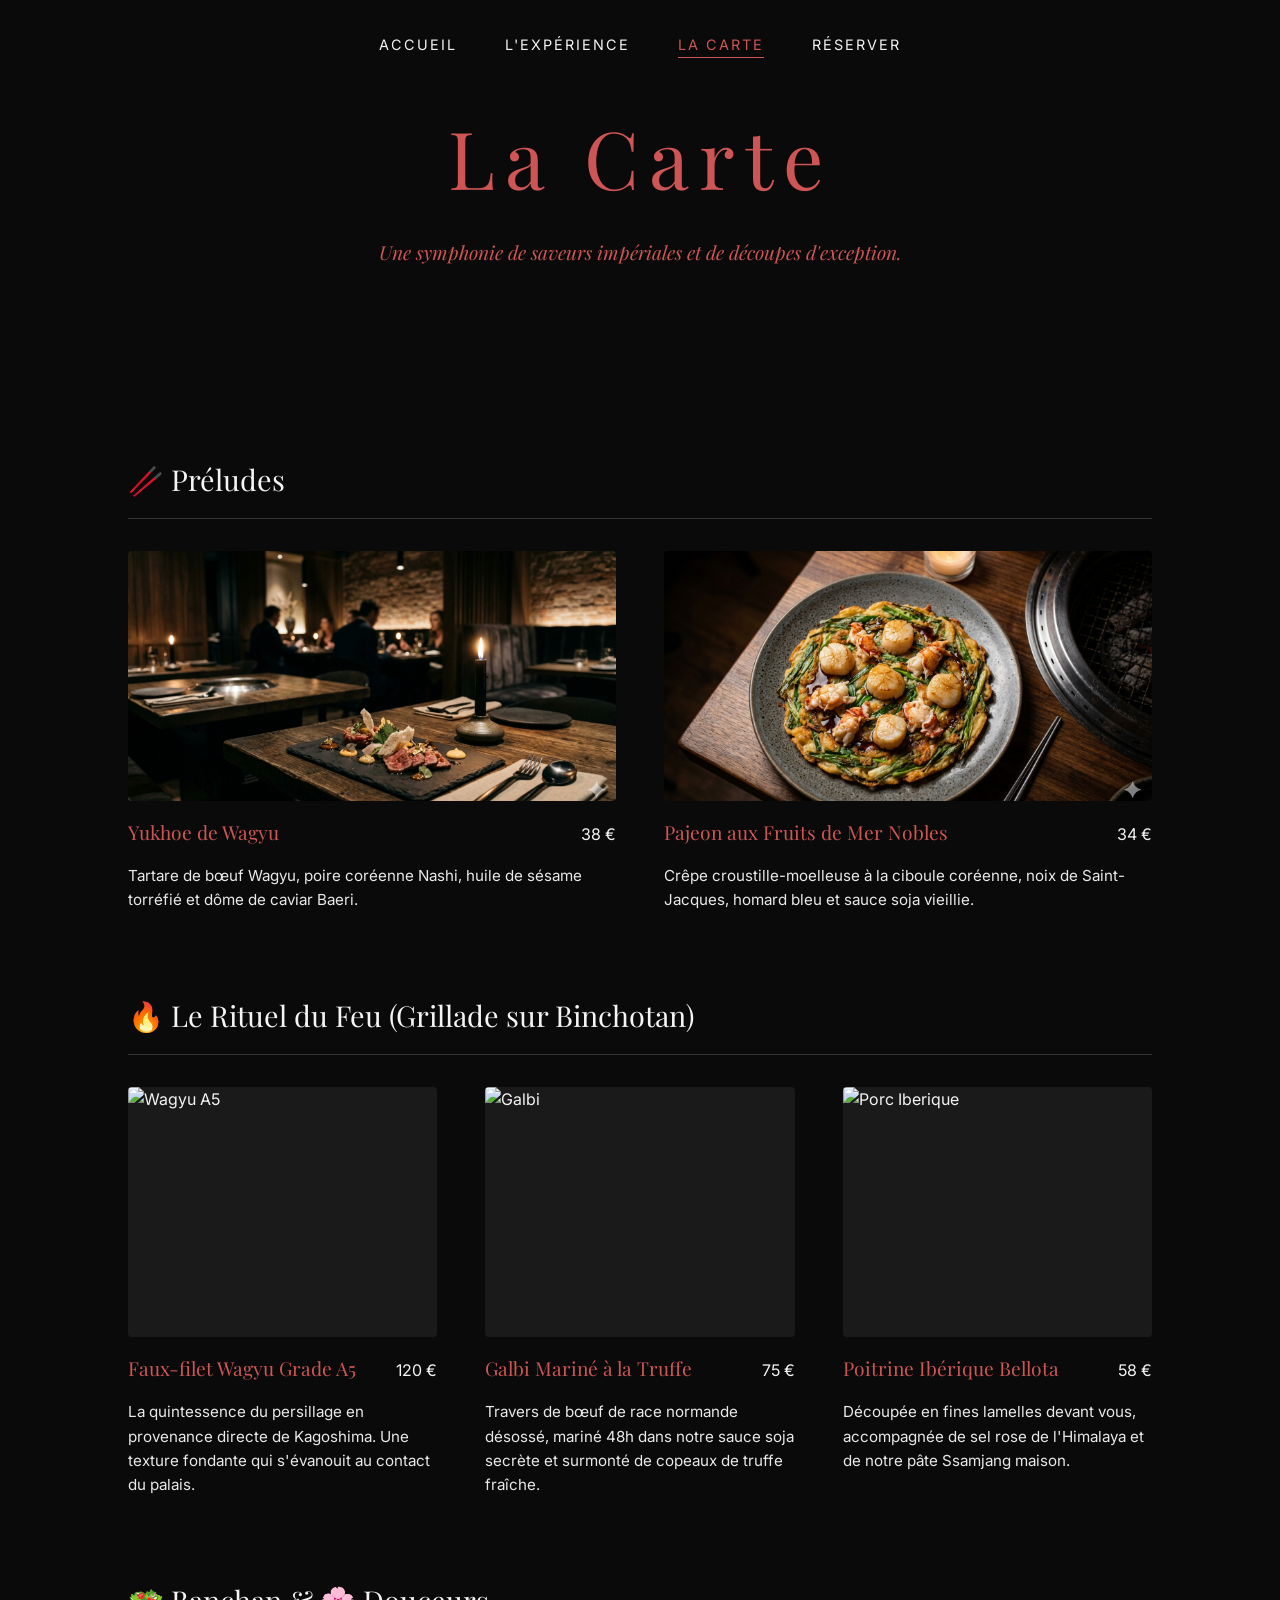
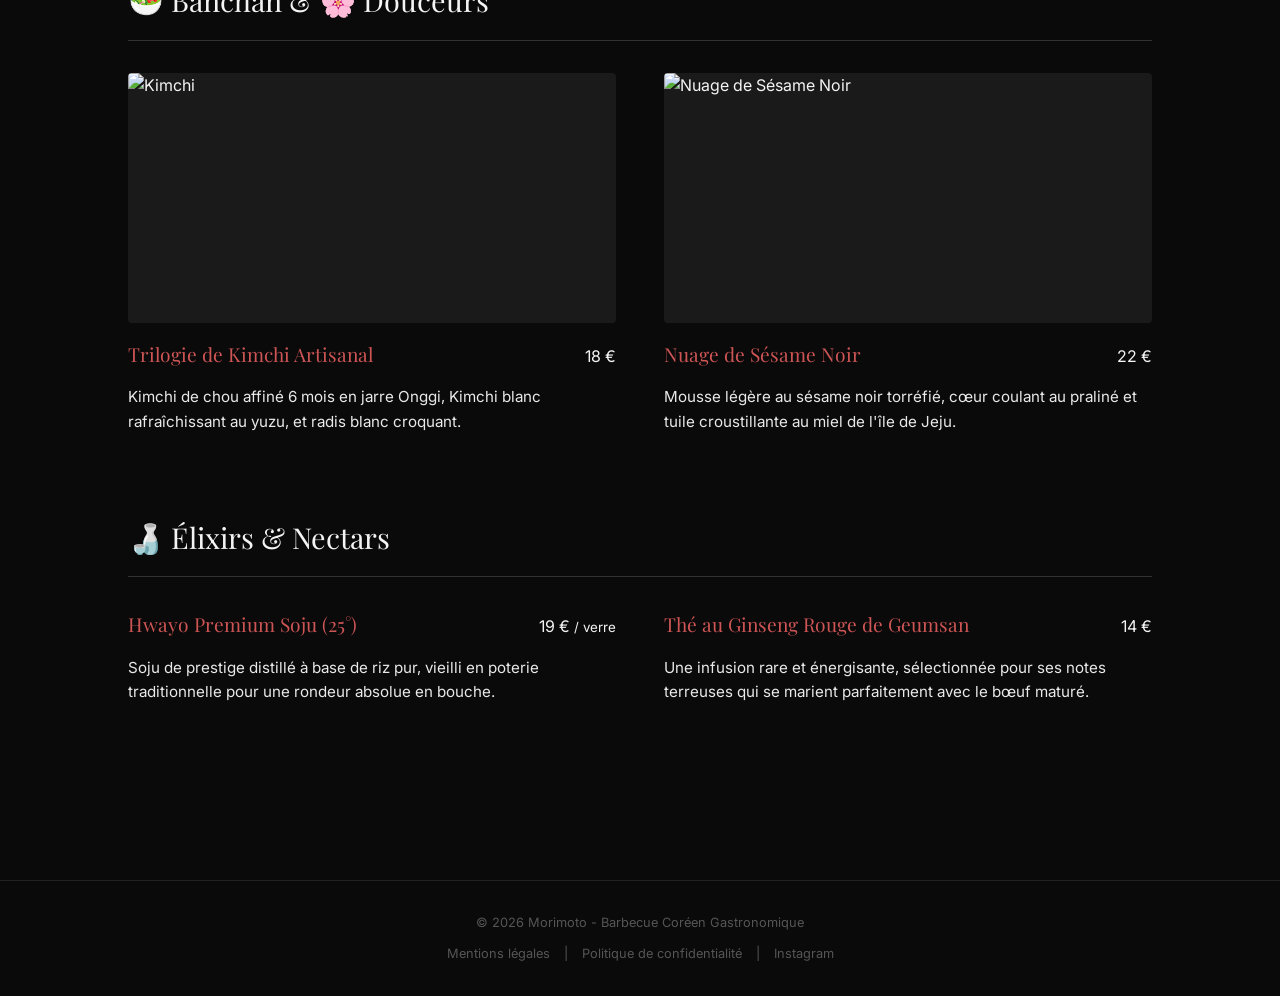
==== commit 30e86994: "Merge branch 'main' of https://github.com/RObimos/Application-TEST" ====
--- a/carte.html
+++ b/carte.html
@@ -45,7 +45,7 @@
                     <p>Tartare de bœuf Wagyu, poire coréenne Nashi, huile de sésame torréfié et dôme de caviar Baeri.</p>
                 </div>
                 <div class="menu-item">
-                    <img src="https://images.unsplash.com/photo-1626844131082-256783844137?auto=format&fit=crop&w=600&q=80" alt="Pajeon" class="menu-img">
+                    <img src="pajeon.png" alt="Pajeon" class="menu-img">
                     <div class="menu-item-header">
                         <h4>Pajeon aux Fruits de Mer Nobles</h4>
                         <span class="menu-price">34 €</span>
